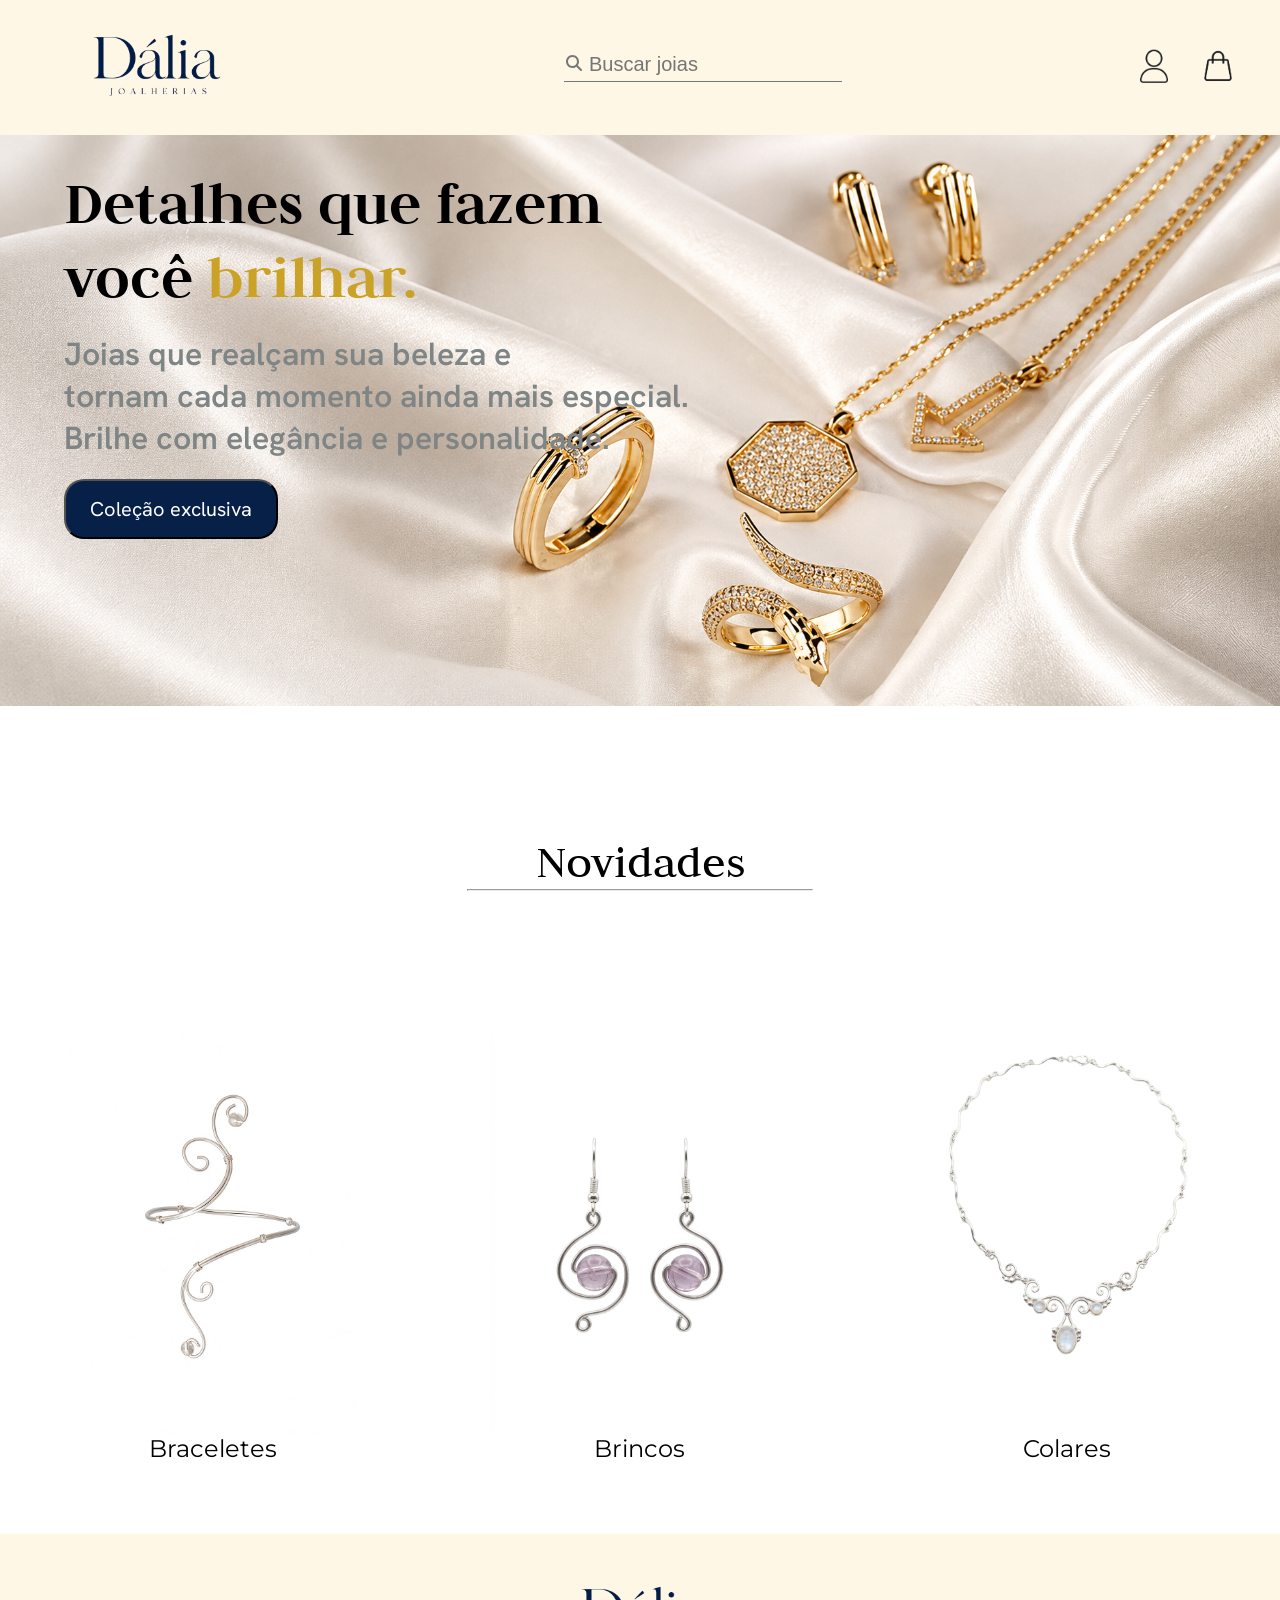
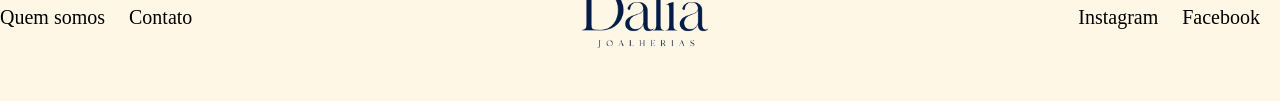
==== home/index.html @ 2e3be719 "media da home terminada" ====
<!DOCTYPE html>
<html lang="pt-br">

<head>
    <meta name="viewport" content="width=device-width, initial-scale=1.0">
    <meta charset="UTF-8">
    <title>HOME-DÁLIA</title>
    <link rel="stylesheet" href="style.css">

    <!-- ---------------------fontes-------------- -->
    <link rel="preconnect" href="https://fonts.googleapis.com">
    <link rel="preconnect" href="https://fonts.gstatic.com" crossorigin>
    <link
        href="https://fonts.googleapis.com/css2?family=Hanken+Grotesk:ital,wght@0,100..900;1,100..900&family=Judson:ital,wght@0,400;0,700;1,400&family=Montserrat:ital,wght@0,100..900;1,100..900&display=swap"
        rel="stylesheet">
</head>

<body>

    <header>
        <div class="header_container">

            <div class="img">
                <img src="./imagens/logo dália.png" alt="logo dalia" class="logo">
            </div>


            <div class="box_busca">
                <svg xmlns="http://www.w3.org/2000/svg"
                    viewBox="0 0 640 640"><!--!Font Awesome Free 7.3.1 by @fontawesome - https://fontawesome.com License - https://fontawesome.com/license/free Copyright 2026 Fonticons, Inc.-->
                    <path
                        d="M480 272C480 317.9 465.1 360.3 440 394.7L566.6 521.4C579.1 533.9 579.1 554.2 566.6 566.7C554.1 579.2 533.8 579.2 521.3 566.7L394.7 440C360.3 465.1 317.9 480 272 480C157.1 480 64 386.9 64 272C64 157.1 157.1 64 272 64C386.9 64 480 157.1 480 272zM272 416C351.5 416 416 351.5 416 272C416 192.5 351.5 128 272 128C192.5 128 128 192.5 128 272C128 351.5 192.5 416 272 416z" />
                </svg>
                <input type="text" placeholder="Buscar joias">
            </div>



            <nav class="header_txt2">
                <button><img src="./icones/perfil 3.0.png" alt="usuario"></button>
                <button><img src="./icones/sacolinha 4.0.png" alt="sacola"></button>
            </nav>

        </div>
    </header>


    <main>

        <section class="banner">

            <img src="./imagens/banner.svg" alt="banner">


            <div class="texto_banner">

                <h1>Detalhes que fazem <br> você <span class="destaque"> brilhar. </span></h1>



                <p>Joias que realçam sua beleza e <br> tornam cada momento ainda mais especial. Brilhe com
                    elegância e personalidade.</p>

                <button>Coleção exclusiva</button>
            </div>
        </section>

        <section class="novidades">

            <div class="container_txtnovidades">
                <h2>Novidades</h2>
                <hr>
            </div>

            <!-- ------------------produtos----------------------- -->


            <div class="container_produtos">


                <div class="produtos">
                    <button><img src="./imagens/bracelete.jpg" alt="bracelete"></button>
                    <span>Braceletes</span>
                </div>


                <div class="produtos">
                    <button><img src="./imagens/brinco.jpg" alt="brinco"></button>
                    <span>Brincos</span>
                </div>



                <div class="produtos">
                    <button> <img src="./imagens/colar3.png" alt="colar"></button>
                    <span>Colares</span>
                </div>


            </div>

        </section>

    </main>


    <!-- ------------------------footer------------------ -->



    <footer>

        <div class="footer_container">


            <nav class="footer_nav">
                <a href="">Quem somos</a>
                <a href="">Contato</a>
            </nav>

            
                <img src="./imagens/logo dália.png" alt="logo" class="logo">
            

            <nav class="footer_nav">
                <a href="">Instagram</a>
                <a href="">Facebook</a>

            </nav>


        </div>





    </footer>




</body>

</html>
---- home/style.css ----
* {
    padding: 0;
    margin: 0;
    box-sizing: border-box;
}

:root {
    --fonteterciaria: "Montserrat", sans-serif;
    --fontejudson: "Judson", sans-serif;
    --fontehanken: "Hanken Grotesk", sans-serif;
}



header {
    height: 135px;
    width: 100%;
    display: flex;
    justify-content: center;
    background-color: #FFF7E6;
    margin: 0 auto;
}

.header_container {
    max-width: 1300px;
    width: 95%;
    display: flex;
    justify-content: space-between;
    align-items: center;
}


.logo {
    width: 250px;
    height: auto;
}



.box_busca {
    position: relative;
}


.box_busca svg {
    width: 20px;
    position: absolute;
    fill: #747878;
    /* funciona como um color, porem dando o preenchimento para imagens svg */
}


.box_busca input {
    padding-left: 25px;
    padding-bottom: 5px;
    background-color: transparent;
    border: none;
    border-bottom: solid 1px #747878;
    font-size: 20px;
}

.box_busca input:focus {
    outline: none;
    /* tira o contorno que o navegador coloca no input */
    color: #747878;
}


.header_txt2 img {
    width: 60px;
    height: auto;
}

.header_txt2 button {
    background: none;
    border: none;
    outline: none;
    box-shadow: none;
    cursor: pointer;
    padding: 0;
    font: inherit;
}



/* ---------------------------BANNER----------------- */

.banner {
    position: relative;
    max-width: 100%;
    min-height: 500px;
    height: auto;
    display: flex;
    justify-content: center;
    margin: 0 auto;
    padding: 0;
}


.banner img {
    width: 100%;
    height: 100%;
    min-height: 500px;
    object-fit: cover;
    margin-bottom: 10%;
}

.texto_banner {
    flex-direction: column;
    position: absolute;
    top: 10%;
    left: 5%;
    width: 50%;
}

.texto_banner h1 {
    position: relative;
    bottom: 40px;
    font-size: 64px;
    font-family: var(--fontejudson);
}

.destaque {
    color: #c9a227;
}

.texto_banner p {
    position: relative;
    font-size: 32px;
    font-family: var(--fontehanken);
    bottom: 20px;
    font-weight: 600;
    color: #7f8585;
}

.texto_banner button {
    position: relative;
    padding: 15px 24px;
    background-color: #062047;
    color: white;
    border-radius: 20px;
    font-family: var(--fontehanken);
    top: 80%;
    font-size: 20px;
    cursor: pointer;
}


/* -----------------------novidades--------------- */

.novidades {
    min-height: 100px;
}

.container_txtnovidades {
    display: flex;
    flex-direction: column;
    align-items: center;
    height: 0;
}

.container_txtnovidades h2 {
    font-size: 48px;
    font-family: var(--fontejudson);
    font-weight: 200;
}

.container_txtnovidades hr {
    width: 346px;
    margin-bottom: 30px;
}




/* -------------------produtos------------------ */

.container_produtos {
    display: flex;
    margin: 200px auto 0;
    justify-content: space-around;
    width: 100%;
    max-width: 1920px;
    min-height: 500px;

}


.produtos {
    display: flex;
    flex-direction: column;
    align-items: center;
}


.produtos img {
    display: flex;
    flex-direction: column;
    width: 300px;
}

.produtos span {
    font-size: 24px;
    font-family: var(--fonteterciaria);
}

.produtos button {
    background: none;
    border: none;
    outline: none;
    box-shadow: none;
    cursor: pointer;
    padding: 0;
    font: inherit;
}


/* ------------------footer------------------- */

footer {
    background-color: #FFF7E6;
    display: flex;
    justify-content: center;
}


.footer_container {
    display: flex;
    justify-content: space-between;
    align-items: center;
    max-width: 1300px;
    width: 100%;

}



.footer_container img {
    width: 250px;
    max-width: 100%;
}


.footer_nav a {
    font-size: 20px;
    text-decoration: none;
    color: black;
    padding: 0 20px 0 0;
}







/* -----------------------MEDIAS---------------------  */

@media screen and (max-width: 768px) {



    .logo{
        max-width: 180px;
        min-width: 100px;
    }

    .box_busca input{
        max-width: 150px;
        width: 100%;
    }

    .header_container {
        display: flex;
        justify-content: space-between;
        max-width: 1300px;
        width: 90%;
        margin: 0 auto;
    }

    .header_txt2{
        display: flex;
        flex-direction: row;
        flex-wrap: nowrap;
        align-items: center;
        /* gap: 16px; */
    }

    .header_txt2 img{
        max-width: 60px;
        min-width: 40px;
        width: 80%;
    }


    /* -------------------banner---------------- */

    .texto_banner {
        height: auto;

    }

    .texto_banner h1 {
        font-size: 40px;
        margin-bottom: 20px;
    }

    .texto_banner p {
        font-size: 22px;
        margin-bottom: 15px;
    }

    .texto_banner button {
        max-width: 200px;
        font-size: 18px;
    }

    .banner img {
        width: 100%;
        height: auto;
        display: block;
        margin-bottom: 40px;
    }


    /* ---------------------section novidades-------------------- */

    .container_produtos {
        display: flex;
        flex-direction: column;
        align-items: center;
        text-align: center;
    }

    .produtos button {
        max-width: 300px;
        min-width: 180px;

    }



    /* -----------------footer----------------- */

    .footer_container {
        max-width: 500px;
        width: 100%;
    }


    .logo {
        max-width: 180px;
        min-width: 100px;
        width: 100%;
    }


    .footer_nav{
        display: flex;
        flex-direction: column;
        gap: 10px;
    }
}

/* ----------------media 500px correção de quebras------------- */


@media screen and (max-width: 500px){

    
    .logo{
        max-width: 160px;
        min-width: 140px;
    }
    
    .header_txt2 img{
        display: none;
    }


    .texto_banner{
        max-width: 500px;
        width: 70%;
    }


    .container_txtnovidades h2{
        font-size: 36px;
    }

      .container_txtnovidades hr{
        width: 60%;
      }


    .footer_container img{
        max-width: 160px;
        min-width: 120px;
    }

    .footer_container{
        display: flex;
        justify-content: space-evenly;
        max-width: 400px;
        min-width: 300px;
    }
    
    .footer_nav a{
        font-size: 14px;
    }
}
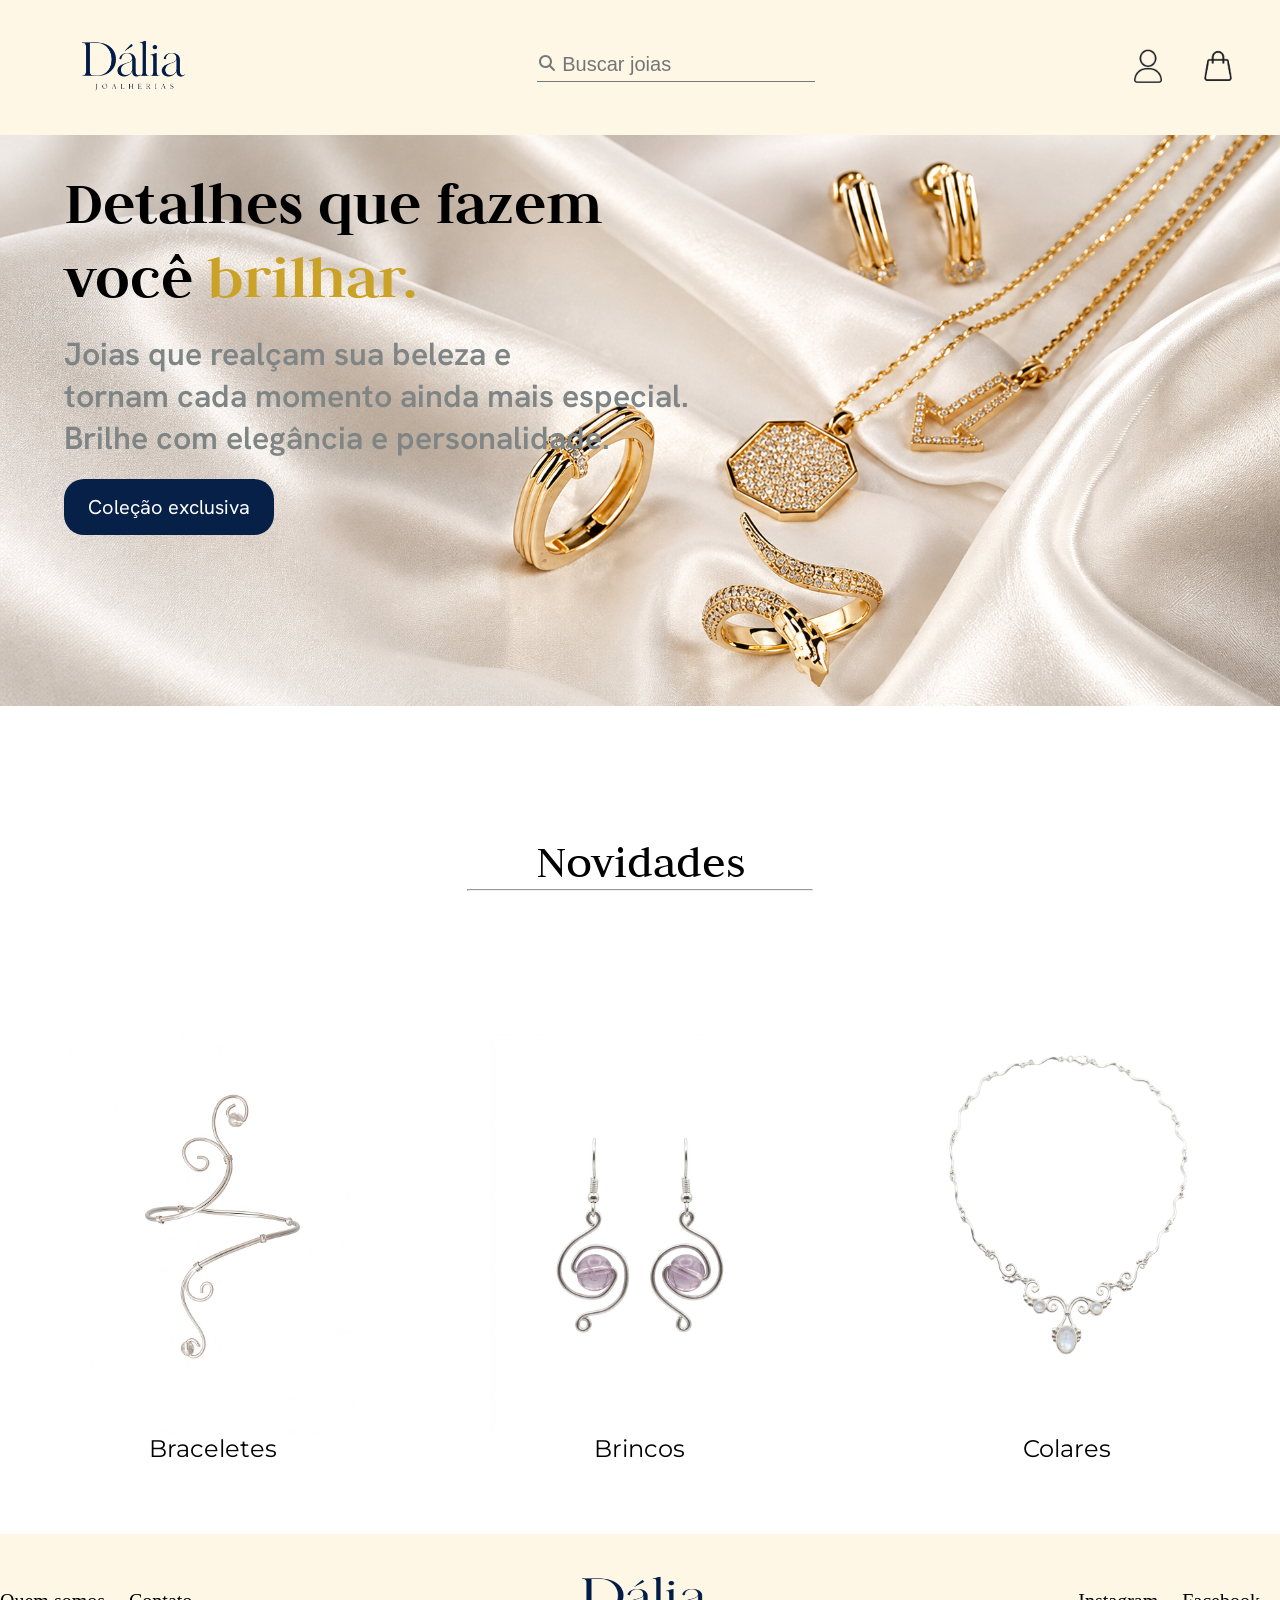
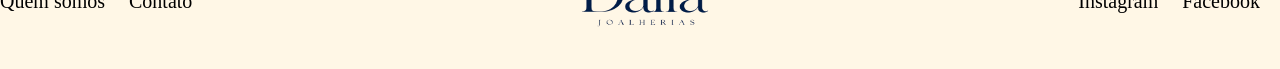
==== commit 66b64357: "botao da home levando pra coleção termininadogit add ." ====
--- a/home/index.html
+++ b/home/index.html
@@ -21,7 +21,7 @@
         <div class="header_container">
 
             <div class="img">
-                <img src="./imagens/logo dália.png" alt="logo dalia" class="logo">
+                <img src="./imagens/logo_dalia.png" alt="logo dalia" class="logo">
             </div>
 
 
@@ -37,8 +37,8 @@
 
 
             <nav class="header_txt2">
-                <button><img src="./icones/perfil 3.0.png" alt="usuario"></button>
-                <button><img src="./icones/sacolinha 4.0.png" alt="sacola"></button>
+                <button><img src="./icones/perfil.png" alt="usuario"></button>
+                <button><img src="./icones/sacola.png" alt="sacola"></button>
             </nav>
 
         </div>
@@ -61,7 +61,7 @@
                 <p>Joias que realçam sua beleza e <br> tornam cada momento ainda mais especial. Brilhe com
                     elegância e personalidade.</p>
 
-                <button>Coleção exclusiva</button>
+                <a href="../coleção dourado/index.html" class="botao_colecao">Coleção exclusiva</a>
             </div>
         </section>
 
@@ -119,7 +119,7 @@
             </nav>
 
             
-                <img src="./imagens/logo dália.png" alt="logo" class="logo">
+                <img src="./imagens/logo_dalia.png" alt="logo" class="logo">
             
 
             <nav class="footer_nav">
--- a/home/style.css
+++ b/home/style.css
@@ -31,8 +31,8 @@
 
 
 .logo {
-    width: 250px;
-    height: auto;
+    width: auto;
+    height: 135px;
 }
 
 
@@ -62,8 +62,14 @@
 .box_busca input:focus {
     outline: none;
     /* tira o contorno que o navegador coloca no input */
-    color: #747878;
-}
+}
+
+
+.header_txt2{
+    display: flex;
+    gap: 10px;
+}
+
 
 
 .header_txt2 img {
@@ -74,8 +80,6 @@
 .header_txt2 button {
     background: none;
     border: none;
-    outline: none;
-    box-shadow: none;
     cursor: pointer;
     padding: 0;
     font: inherit;
@@ -133,8 +137,11 @@
     color: #7f8585;
 }
 
-.texto_banner button {
+.texto_banner .botao_colecao {
     position: relative;
+    display: inline-block;
+    text-decoration: none;
+    text-align: center;
     padding: 15px 24px;
     background-color: #062047;
     color: white;
@@ -310,7 +317,7 @@
         margin-bottom: 15px;
     }
 
-    .texto_banner button {
+    .texto_banner .botao_colecao {
         max-width: 200px;
         font-size: 18px;
     }
@@ -377,7 +384,7 @@
         display: none;
     }
 
-
+/* ----------------banner------------------ */
     .texto_banner{
         max-width: 500px;
         width: 70%;
@@ -392,6 +399,8 @@
         width: 60%;
       }
 
+
+      /* ---------------footer-------------- */
 
     .footer_container img{
         max-width: 160px;
@@ -408,4 +417,4 @@
     .footer_nav a{
         font-size: 14px;
     }
-}   +}
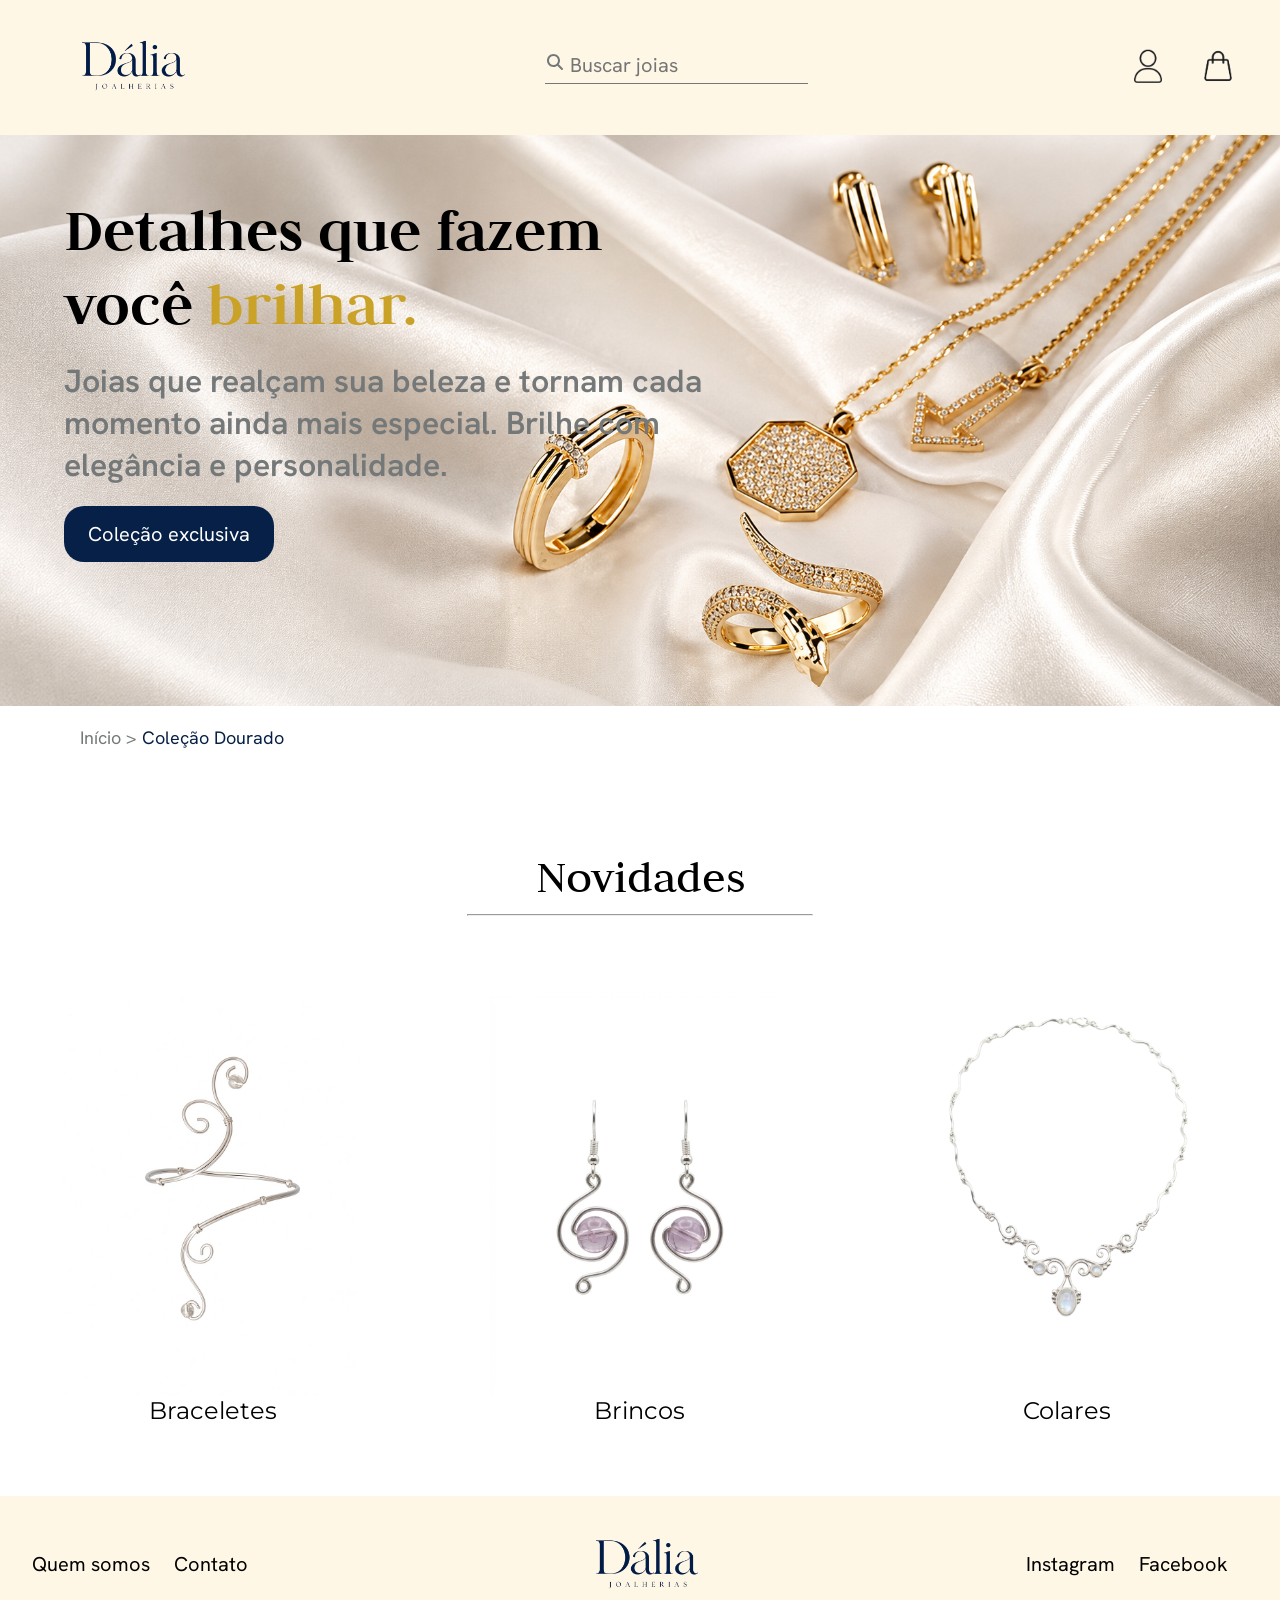
==== commit 967cdaa2: "terminado voltar sessoes na coleção, fazer das outras páginas" ====
--- a/home/index.html
+++ b/home/index.html
@@ -4,7 +4,7 @@
 <head>
     <meta name="viewport" content="width=device-width, initial-scale=1.0">
     <meta charset="UTF-8">
-    <title>HOME-DÁLIA</title>
+    <title>DÁLIA|HOME</title>
     <link rel="stylesheet" href="style.css">
 
     <!-- ---------------------fontes-------------- -->
@@ -17,7 +17,7 @@
 
 <body>
 
-    <header>
+     <header>
         <div class="header_container">
 
             <div class="img">
@@ -49,21 +49,28 @@
 
         <section class="banner">
 
-            <img src="./imagens/banner.svg" alt="banner">
+            <img src="./imagens/banner.svg" alt="Joias douradas da Dália em destaque">
 
 
             <div class="texto_banner">
 
-                <h1>Detalhes que fazem <br> você <span class="destaque"> brilhar. </span></h1>
+                <h1>Detalhes que fazem você <span class="destaque">brilhar.</span></h1>
 
-
-
-                <p>Joias que realçam sua beleza e <br> tornam cada momento ainda mais especial. Brilhe com
+                <p>Joias que realçam sua beleza e tornam cada momento ainda mais especial. Brilhe com
                     elegância e personalidade.</p>
 
                 <a href="../coleção dourado/index.html" class="botao_colecao">Coleção exclusiva</a>
             </div>
         </section>
+
+
+        <div class="sessoes">
+            <nav class="voltar_sessao">
+                <a href="index.html">Início ></a>
+                <a href="../coleção dourado/index.html" class="link_atual">Coleção Dourado</a>
+            </nav>
+        </div>
+
 
         <section class="novidades">
 
@@ -79,20 +86,20 @@
 
 
                 <div class="produtos">
-                    <button><img src="./imagens/bracelete.jpg" alt="bracelete"></button>
+                    <a href="#"><img src="./imagens/bracelete.jpg" alt="bracelete"></a>
                     <span>Braceletes</span>
                 </div>
 
 
                 <div class="produtos">
-                    <button><img src="./imagens/brinco.jpg" alt="brinco"></button>
+                    <a href="#"><img src="./imagens/brinco.jpg" alt="brinco"></a>
                     <span>Brincos</span>
                 </div>
 
 
 
                 <div class="produtos">
-                    <button> <img src="./imagens/colar3.png" alt="colar"></button>
+                    <a href="#"><img src="./imagens/colar3.png" alt="colar"></a>
                     <span>Colares</span>
                 </div>
 
@@ -114,31 +121,24 @@
 
 
             <nav class="footer_nav">
-                <a href="">Quem somos</a>
-                <a href="">Contato</a>
+                <a href="#">Quem somos</a>
+                <a href="#">Contato</a>
             </nav>
 
-            
-                <img src="./imagens/logo_dalia.png" alt="logo" class="logo">
-            
+
+            <img src="./imagens/logo_dalia.png" alt="logo" class="logo">
+
 
             <nav class="footer_nav">
-                <a href="">Instagram</a>
-                <a href="">Facebook</a>
+                <a href="#">Instagram</a>
+                <a href="#">Facebook</a>
 
             </nav>
 
 
         </div>
 
-
-
-
-
     </footer>
-
-
-
 
 </body>
 
--- a/home/style.css
+++ b/home/style.css
@@ -8,7 +8,14 @@
     --fonteterciaria: "Montserrat", sans-serif;
     --fontejudson: "Judson", sans-serif;
     --fontehanken: "Hanken Grotesk", sans-serif;
-}
+
+    --cinza: #747878;
+    --azul: #062047;
+    --dourado: #c9a227;
+    --creme: #FFF7E6;
+}
+
+
 
 
 
@@ -18,7 +25,6 @@
     display: flex;
     justify-content: center;
     background-color: #FFF7E6;
-    margin: 0 auto;
 }
 
 .header_container {
@@ -57,6 +63,7 @@
     border: none;
     border-bottom: solid 1px #747878;
     font-size: 20px;
+    font-family: var(--fontehanken);
 }
 
 .box_busca input:focus {
@@ -65,7 +72,7 @@
 }
 
 
-.header_txt2{
+.header_txt2 {
     display: flex;
     gap: 10px;
 }
@@ -106,52 +113,79 @@
     height: 100%;
     min-height: 500px;
     object-fit: cover;
-    margin-bottom: 10%;
-}
-
+}
+
+/* o texto agora usa flex: um item embaixo do outro, com o espaco controlado pelo gap */
 .texto_banner {
-    flex-direction: column;
     position: absolute;
     top: 10%;
     left: 5%;
     width: 50%;
+    display: flex;
+    flex-direction: column;
+    align-items: flex-start;
+    gap: 20px;
 }
 
 .texto_banner h1 {
-    position: relative;
-    bottom: 40px;
     font-size: 64px;
     font-family: var(--fontejudson);
 }
 
 .destaque {
-    color: #c9a227;
+    color: var(--dourado);
 }
 
 .texto_banner p {
-    position: relative;
     font-size: 32px;
     font-family: var(--fontehanken);
-    bottom: 20px;
     font-weight: 600;
-    color: #7f8585;
+    color: var(--cinza);
 }
 
 .texto_banner .botao_colecao {
-    position: relative;
-    display: inline-block;
     text-decoration: none;
     text-align: center;
     padding: 15px 24px;
-    background-color: #062047;
+    background-color: var(--azul);
     color: white;
     border-radius: 20px;
     font-family: var(--fontehanken);
-    top: 80%;
     font-size: 20px;
     cursor: pointer;
 }
 
+.texto_banner .botao_colecao:hover {
+    opacity: 0.85;
+}
+
+/* -----------------------sessoes--------------- */
+
+.sessoes {
+    margin-top: 20px;
+    margin-bottom: 100px;
+    margin-left: 80px;
+}
+
+.voltar_sessao {
+    display: flex;
+    gap: 6px;
+}
+
+.sessoes a {
+    text-decoration: none;
+    font-size: 18px;
+    color: var(--cinza);
+    font-family: var(--fontehanken);
+}
+
+.sessoes a:hover {
+    color: var(--azul);
+}
+
+.sessoes a.link_atual {
+    color: var(--azul);
+}
 
 /* -----------------------novidades--------------- */
 
@@ -163,18 +197,17 @@
     display: flex;
     flex-direction: column;
     align-items: center;
-    height: 0;
 }
 
 .container_txtnovidades h2 {
     font-size: 48px;
     font-family: var(--fontejudson);
-    font-weight: 200;
+    font-weight: 400;
 }
 
 .container_txtnovidades hr {
     width: 346px;
-    margin-bottom: 30px;
+    margin-top: 10px;
 }
 
 
@@ -184,12 +217,11 @@
 
 .container_produtos {
     display: flex;
-    margin: 200px auto 0;
+    margin: 80px auto 0;
     justify-content: space-around;
     width: 100%;
     max-width: 1920px;
     min-height: 500px;
-
 }
 
 
@@ -201,9 +233,13 @@
 
 
 .produtos img {
-    display: flex;
-    flex-direction: column;
+    display: block;
     width: 300px;
+    max-width: 100%;
+}
+
+.produtos a:hover {
+    opacity: 0.85;
 }
 
 .produtos span {
@@ -211,23 +247,14 @@
     font-family: var(--fonteterciaria);
 }
 
-.produtos button {
-    background: none;
-    border: none;
-    outline: none;
-    box-shadow: none;
-    cursor: pointer;
-    padding: 0;
-    font: inherit;
-}
-
 
 /* ------------------footer------------------- */
 
 footer {
-    background-color: #FFF7E6;
+    background-color: var(--creme);
     display: flex;
     justify-content: center;
+    font-family: var(--fontehanken);
 }
 
 
@@ -236,16 +263,9 @@
     justify-content: space-between;
     align-items: center;
     max-width: 1300px;
-    width: 100%;
-
-}
-
-
-
-.footer_container img {
-    width: 250px;
-    max-width: 100%;
-}
+    width: 95%;
+}
+
 
 
 .footer_nav a {
@@ -265,60 +285,43 @@
 
 @media screen and (max-width: 768px) {
 
-
-
-    .logo{
-        max-width: 180px;
-        min-width: 100px;
-    }
-
-    .box_busca input{
+    .logo {
+        height: 90px;
+    }
+
+    .box_busca input {
         max-width: 150px;
         width: 100%;
     }
 
     .header_container {
-        display: flex;
-        justify-content: space-between;
-        max-width: 1300px;
         width: 90%;
-        margin: 0 auto;
-    }
-
-    .header_txt2{
-        display: flex;
-        flex-direction: row;
-        flex-wrap: nowrap;
+    }
+
+    .header_txt2 {
         align-items: center;
-        /* gap: 16px; */
-    }
-
-    .header_txt2 img{
-        max-width: 60px;
-        min-width: 40px;
-        width: 80%;
+    }
+
+    .header_txt2 img {
+        width: 40px;
     }
 
 
     /* -------------------banner---------------- */
 
     .texto_banner {
-        height: auto;
-
+        gap: 15px;
     }
 
     .texto_banner h1 {
         font-size: 40px;
-        margin-bottom: 20px;
     }
 
     .texto_banner p {
         font-size: 22px;
-        margin-bottom: 15px;
     }
 
     .texto_banner .botao_colecao {
-        max-width: 200px;
         font-size: 18px;
     }
 
@@ -326,6 +329,11 @@
         width: 100%;
         height: auto;
         display: block;
+        margin-bottom: 20px;
+    }
+
+    .sessoes {
+        margin-left: 20px;
         margin-bottom: 40px;
     }
 
@@ -333,16 +341,15 @@
     /* ---------------------section novidades-------------------- */
 
     .container_produtos {
-        display: flex;
         flex-direction: column;
         align-items: center;
         text-align: center;
-    }
-
-    .produtos button {
+        gap: 30px;
+    }
+
+    .produtos a {
         max-width: 300px;
         min-width: 180px;
-
     }
 
 
@@ -354,15 +361,7 @@
         width: 100%;
     }
 
-
-    .logo {
-        max-width: 180px;
-        min-width: 100px;
-        width: 100%;
-    }
-
-
-    .footer_nav{
+    .footer_nav {
         display: flex;
         flex-direction: column;
         gap: 10px;
@@ -372,49 +371,50 @@
 /* ----------------media 500px correção de quebras------------- */
 
 
-@media screen and (max-width: 500px){
-
-    
-    .logo{
-        max-width: 160px;
-        min-width: 140px;
-    }
-    
-    .header_txt2 img{
-        display: none;
-    }
-
-/* ----------------banner------------------ */
-    .texto_banner{
+@media screen and (max-width: 500px) {
+
+    .logo {
+        height: 70px;
+    }
+
+    .box_busca input {
+        max-width: 120px;
+    }
+
+    /* os icones ficam menores em vez de sumir */
+    .header_txt2 img {
+        width: 30px;
+    }
+
+    /* ----------------banner------------------ */
+    .texto_banner {
         max-width: 500px;
         width: 70%;
     }
 
 
-    .container_txtnovidades h2{
+    .container_txtnovidades h2 {
         font-size: 36px;
     }
 
-      .container_txtnovidades hr{
+    .container_txtnovidades hr {
         width: 60%;
-      }
-
-
-      /* ---------------footer-------------- */
-
-    .footer_container img{
-        max-width: 160px;
-        min-width: 120px;
-    }
-
-    .footer_container{
-        display: flex;
+    }
+
+
+    /* ---------------footer-------------- */
+
+    .footer_container img {
+        height: 60px;
+    }
+
+    .footer_container {
         justify-content: space-evenly;
         max-width: 400px;
         min-width: 300px;
     }
-    
-    .footer_nav a{
+
+    .footer_nav a {
         font-size: 14px;
     }
 }
